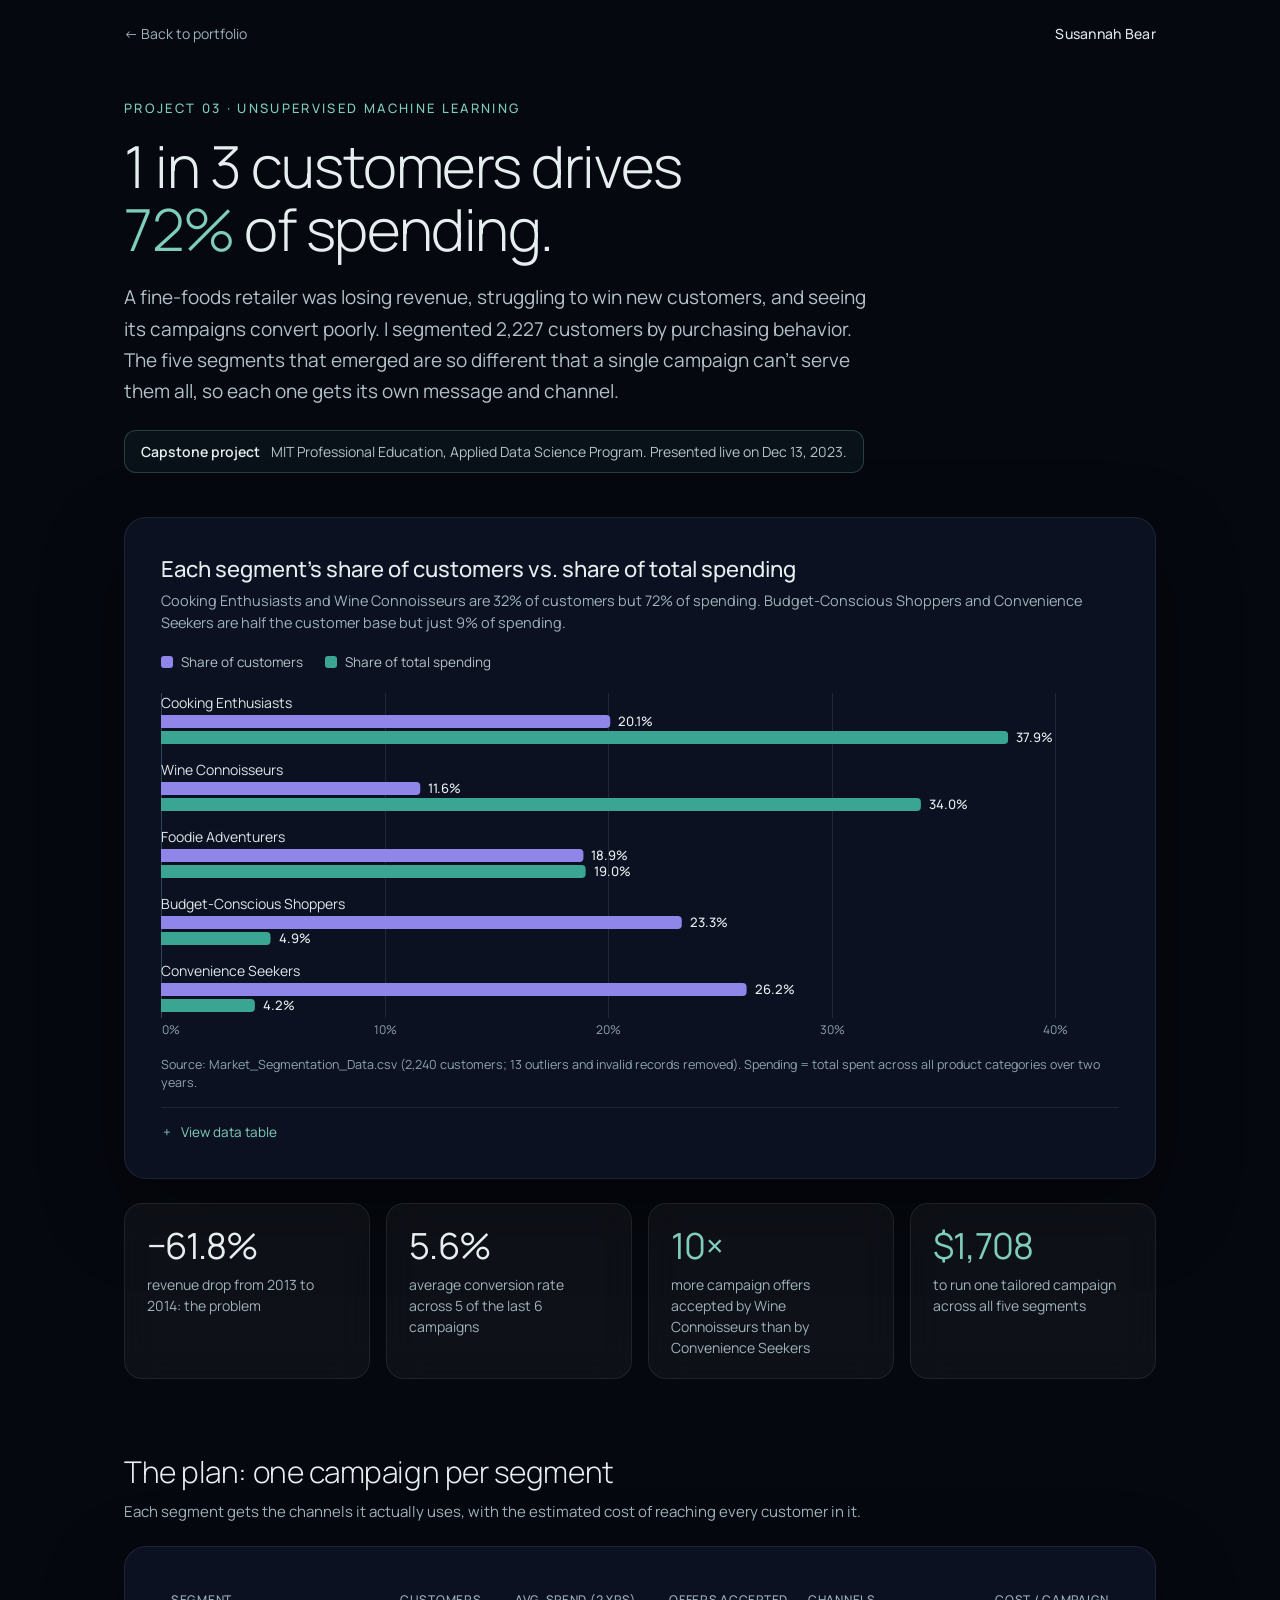
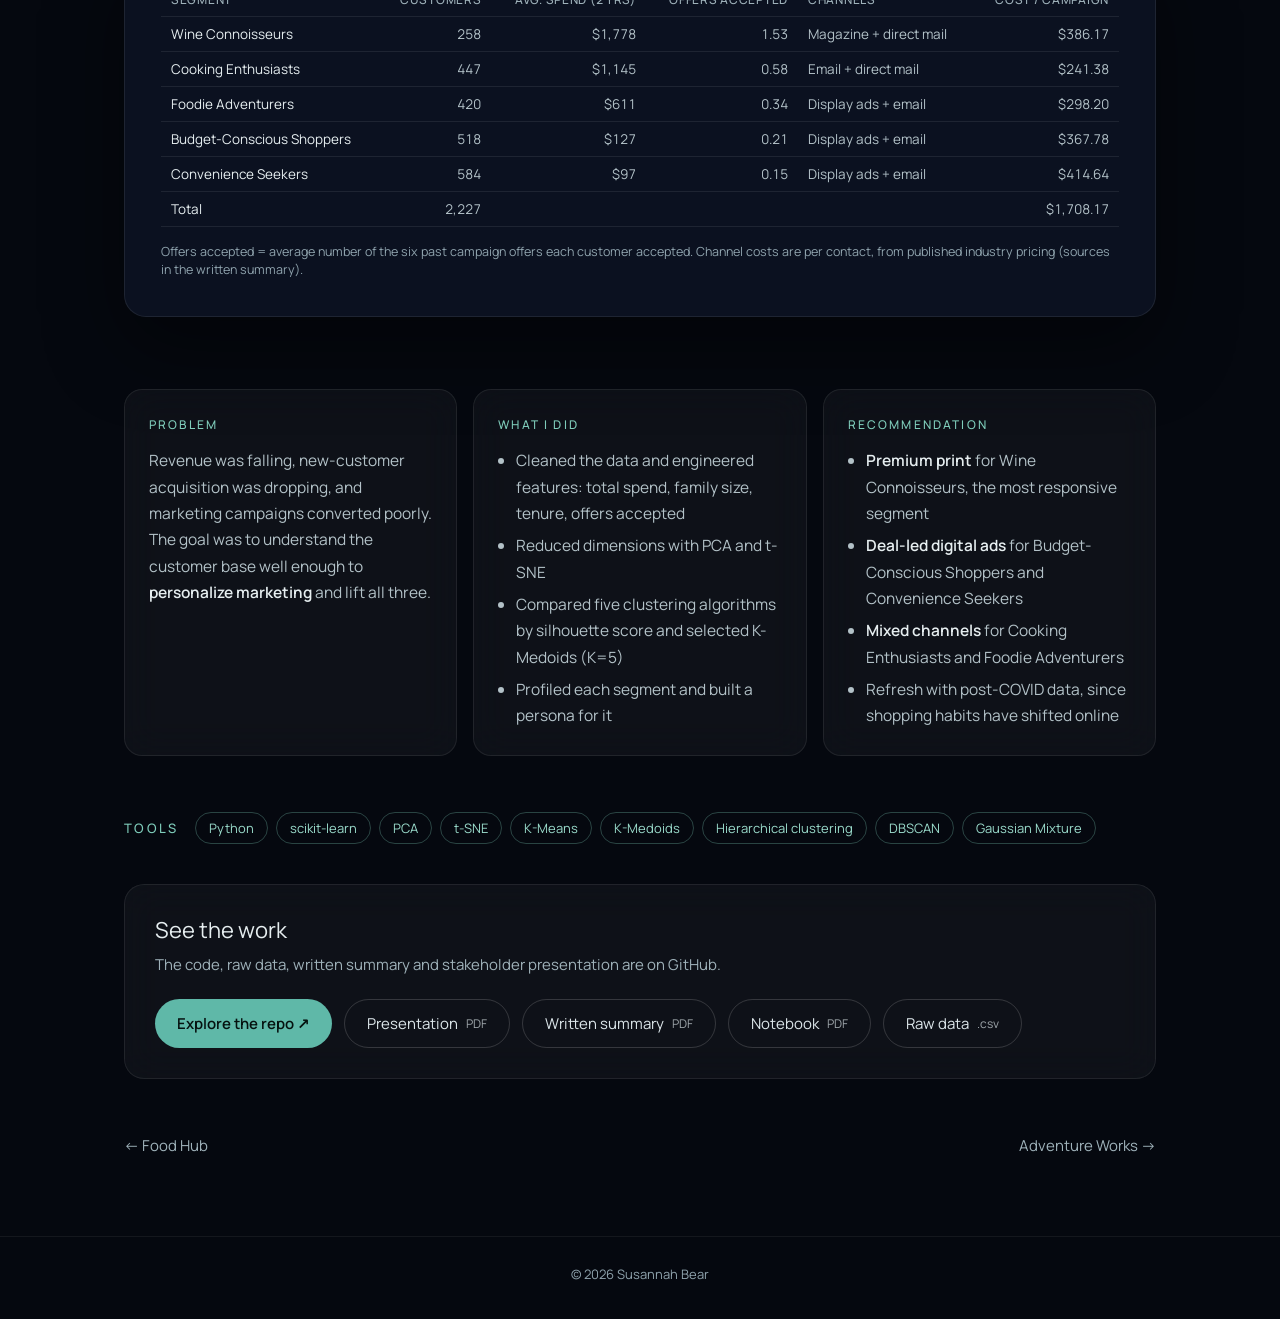
==== projects/market-segmentation.html @ 5550f98c "Add one-page summaries for the three selected projects Each card now opens a landing page with a hea" ====
<!DOCTYPE html>
<html lang="en">
<head>
<meta charset="utf-8">
<meta name="viewport" content="width=device-width, initial-scale=1">
<title>Market Segmentation · Susannah Bear</title>
<meta name="description" content="Customer segmentation for a fine-foods retailer: 1 in 3 customers drives 72% of spending, so each of five segments gets its own campaign.">
<meta name="theme-color" content="#05080F">
<link rel="preconnect" href="https://fonts.googleapis.com">
<link rel="preconnect" href="https://fonts.gstatic.com" crossorigin>
<link href="https://fonts.googleapis.com/css2?family=Manrope:wght@300;400;500;600&display=swap" rel="stylesheet">
<link rel="stylesheet" href="project.css?v=1">
<script src="chart.js?v=1" defer></script>
</head>
<body>
<header class="topbar">
  <a href="../index.html#projects">← Back to portfolio</a>
  <a class="name" href="../index.html">Susannah Bear</a>
</header>

<main class="wrap">
  <p class="label eyebrow">Project 03 · Unsupervised machine learning</p>
  <h1>1 in 3 customers drives <em>72%</em> of spending.</h1>
  <p class="lede">A fine-foods retailer was losing revenue, struggling to win new customers, and seeing its campaigns convert poorly. I segmented 2,227 customers by purchasing behavior. The five segments that emerged are so different that a single campaign can't serve them all, so each one gets its own message and channel.</p>
  <p class="course-note"><strong>Capstone project</strong> MIT Professional Education, Applied Data Science Program. Presented live on Dec 13, 2023.</p>

  <figure class="hero-fig">
    <h2 class="fig-title">Each segment's share of customers vs. share of total spending</h2>
    <p class="fig-sub">Cooking Enthusiasts and Wine Connoisseurs are 32% of customers but 72% of spending. Budget-Conscious Shoppers and Convenience Seekers are half the customer base but just 9% of spending.</p>
    <ul class="key">
      <li><i style="background:var(--series-2)"></i>Share of customers</li>
      <li><i style="background:var(--series-1)"></i>Share of total spending</li>
    </ul>
    <div class="chart" id="chart"></div>
    <p class="source">Source: Market_Segmentation_Data.csv (2,240 customers; 13 outliers and invalid records removed). Spending = total spent across all product categories over two years.</p>
    <details class="data">
      <summary>View data table</summary>
      <div class="table-scroll">
        <table>
          <thead><tr><th>Segment</th><th class="num">Customers</th><th class="num">Share of customers</th><th class="num">Share of spending</th></tr></thead>
          <tbody>
            <tr><td>Cooking Enthusiasts</td><td class="num">447</td><td class="num">20.1%</td><td class="num">37.9%</td></tr>
            <tr><td>Wine Connoisseurs</td><td class="num">258</td><td class="num">11.6%</td><td class="num">34.0%</td></tr>
            <tr><td>Foodie Adventurers</td><td class="num">420</td><td class="num">18.9%</td><td class="num">19.0%</td></tr>
            <tr><td>Budget-Conscious Shoppers</td><td class="num">518</td><td class="num">23.3%</td><td class="num">4.9%</td></tr>
            <tr><td>Convenience Seekers</td><td class="num">584</td><td class="num">26.2%</td><td class="num">4.2%</td></tr>
          </tbody>
        </table>
      </div>
    </details>
  </figure>

  <section class="stats" aria-label="Key numbers">
    <div class="stat glass"><div class="stat-value">−61.8%</div><div class="stat-label">revenue drop from 2013 to 2014: the problem</div></div>
    <div class="stat glass"><div class="stat-value">5.6%</div><div class="stat-label">average conversion rate across 5 of the last 6 campaigns</div></div>
    <div class="stat glass"><div class="stat-value accent">10×</div><div class="stat-label">more campaign offers accepted by Wine Connoisseurs than by Convenience Seekers</div></div>
    <div class="stat glass"><div class="stat-value accent">$1,708</div><div class="stat-label">to run one tailored campaign across all five segments</div></div>
  </section>

  <h2 class="section-h">The plan: one campaign per segment</h2>
  <p class="section-sub">Each segment gets the channels it actually uses, with the estimated cost of reaching every customer in it.</p>
  <div class="hero-fig" style="margin-top:22px">
    <div class="table-scroll" style="margin-top:0">
      <table>
        <thead><tr><th>Segment</th><th class="num">Customers</th><th class="num">Avg. spend (2 yrs)</th><th class="num">Offers accepted</th><th>Channels</th><th class="num">Cost / campaign</th></tr></thead>
        <tbody>
          <tr><td>Wine Connoisseurs</td><td class="num">258</td><td class="num">$1,778</td><td class="num">1.53</td><td>Magazine + direct mail</td><td class="num">$386.17</td></tr>
          <tr><td>Cooking Enthusiasts</td><td class="num">447</td><td class="num">$1,145</td><td class="num">0.58</td><td>Email + direct mail</td><td class="num">$241.38</td></tr>
          <tr><td>Foodie Adventurers</td><td class="num">420</td><td class="num">$611</td><td class="num">0.34</td><td>Display ads + email</td><td class="num">$298.20</td></tr>
          <tr><td>Budget-Conscious Shoppers</td><td class="num">518</td><td class="num">$127</td><td class="num">0.21</td><td>Display ads + email</td><td class="num">$367.78</td></tr>
          <tr><td>Convenience Seekers</td><td class="num">584</td><td class="num">$97</td><td class="num">0.15</td><td>Display ads + email</td><td class="num">$414.64</td></tr>
          <tr><td>Total</td><td class="num">2,227</td><td class="num"></td><td class="num"></td><td></td><td class="num">$1,708.17</td></tr>
        </tbody>
      </table>
    </div>
    <p class="source">Offers accepted = average number of the six past campaign offers each customer accepted. Channel costs are per contact, from published industry pricing (sources in the written summary).</p>
  </div>

  <section class="story">
    <div class="story-card glass">
      <h2>Problem</h2>
      <p>Revenue was falling, new-customer acquisition was dropping, and marketing campaigns converted poorly. The goal was to understand the customer base well enough to <strong>personalize marketing</strong> and lift all three.</p>
    </div>
    <div class="story-card glass">
      <h2>What I did</h2>
      <ul>
        <li>Cleaned the data and engineered features: total spend, family size, tenure, offers accepted</li>
        <li>Reduced dimensions with PCA and t-SNE</li>
        <li>Compared five clustering algorithms by silhouette score and selected K-Medoids (K=5)</li>
        <li>Profiled each segment and built a persona for it</li>
      </ul>
    </div>
    <div class="story-card glass">
      <h2>Recommendation</h2>
      <ul>
        <li><strong>Premium print</strong> for Wine Connoisseurs, the most responsive segment</li>
        <li><strong>Deal-led digital ads</strong> for Budget-Conscious Shoppers and Convenience Seekers</li>
        <li><strong>Mixed channels</strong> for Cooking Enthusiasts and Foodie Adventurers</li>
        <li>Refresh with post-COVID data, since shopping habits have shifted online</li>
      </ul>
    </div>
  </section>

  <div class="tools">
    <span class="label">Tools</span>
    <span class="chip">Python</span><span class="chip">scikit-learn</span><span class="chip">PCA</span><span class="chip">t-SNE</span><span class="chip">K-Means</span><span class="chip">K-Medoids</span><span class="chip">Hierarchical clustering</span><span class="chip">DBSCAN</span><span class="chip">Gaussian Mixture</span>
  </div>

  <section class="links glass">
    <h2>See the work</h2>
    <p>The code, raw data, written summary and stakeholder presentation are on GitHub.</p>
    <div class="btns">
      <a class="btn btn-primary" href="https://github.com/Garlid/Unsupervised-Machine-Learning/tree/main/Market_Segmentation_With_K-Medoids" target="_blank" rel="noopener">Explore the repo ↗</a>
      <a class="btn btn-ghost" href="https://github.com/Garlid/Unsupervised-Machine-Learning/blob/main/Market_Segmentation_With_K-Medoids/Market_Segmentation_Presentation.pdf" target="_blank" rel="noopener">Presentation <small>PDF</small></a>
      <a class="btn btn-ghost" href="https://github.com/Garlid/Unsupervised-Machine-Learning/blob/main/Market_Segmentation_With_K-Medoids/Market_Segmentation_Summary.pdf" target="_blank" rel="noopener">Written summary <small>PDF</small></a>
      <a class="btn btn-ghost" href="https://github.com/Garlid/Unsupervised-Machine-Learning/blob/main/Market_Segmentation_With_K-Medoids/Market_Segmentation_Notebook_PDF.pdf" target="_blank" rel="noopener">Notebook <small>PDF</small></a>
      <a class="btn btn-ghost" href="https://github.com/Garlid/Unsupervised-Machine-Learning/blob/main/Market_Segmentation_With_K-Medoids/Market_Segmentation_Data.csv" target="_blank" rel="noopener">Raw data <small>.csv</small></a>
    </div>
  </section>

  <nav class="next" aria-label="More projects">
    <a href="food-hub.html">← Food Hub</a>
    <a href="adventure-works.html">Adventure Works →</a>
  </nav>
</main>
<footer>© 2026 Susannah Bear</footer>

<script>
addEventListener('DOMContentLoaded', () => {
  const rows = [
    ['Cooking Enthusiasts', 20.1, 37.9, 447, '$1,145'],
    ['Wine Connoisseurs', 11.6, 34.0, 258, '$1,778'],
    ['Foodie Adventurers', 18.9, 19.0, 420, '$611'],
    ['Budget-Conscious Shoppers', 23.3, 4.9, 518, '$127'],
    ['Convenience Seekers', 26.2, 4.2, 584, '$97']
  ];
  barChart(document.getElementById('chart'), {
    ariaLabel: 'Share of customers versus share of spending for five customer segments.',
    series: [{ name: 'Share of customers', color: 'var(--series-2)' }, { name: 'Share of spending', color: 'var(--series-1)' }],
    max: 40, ticks: [0, 10, 20, 30, 40], fmt: (v) => v.toFixed(1) + '%', tickFmt: (v) => v + '%',
    rows: rows.map(([label, cust, spend, n, avg]) => ({
      label, values: [cust, spend],
      tip: [['Customers', n.toLocaleString() + ' (' + cust + '%)'], ['Share of spending', spend.toFixed(1) + '%'], ['Avg. spend, 2 yrs', avg]]
    }))
  });
});
</script>
</body>
</html>
---- projects/project.css ----
/* Shared styles for the project landing pages (projects/*.html).
   Tokens match the portfolio home page (../styles.css). */

/* ---- Tokens ---- */
:root {
  --bg: #05080F;
  --surface: #0C1322;
  --text: #DCE6EA;
  --text-strong: #E6EEF0;
  --text-body: #B3C2C8;
  --text-muted: #9FB2BA;
  --text-dim: #8FA3AD;
  --accent: #5FB8A8;
  --accent-hover: #74C7B6;
  --accent-text: #7FCDBB;
  --accent-light: #B5E8DA;
  --chip: #9ADBCB;
  --on-accent: #05110F;
  --glass: rgba(255, 255, 255, .04);
  --glass-border: rgba(255, 255, 255, .08);
  --divider: rgba(255, 255, 255, .08);

  /* Chart roles (validated against --surface: CVD-safe, >= 3:1) */
  --series-1: #3AA593;          /* teal: the story / focus */
  --series-2: #9085E9;          /* violet: comparison series */
  --series-context: #3B4A5E;    /* de-emphasized bars */
  --grid: #1E2839;
  --baseline: #34425A;
}

/* ---- Base ---- */
html, body { margin: 0; background: var(--bg); }
body {
  font-family: 'Manrope', system-ui, sans-serif; color: var(--text);
  min-height: 100vh; position: relative; overflow-x: hidden;
}
body::before {
  content: ''; position: fixed; inset: 0; z-index: -2;
  background: url('../assets/bg.jpg') center bottom / cover no-repeat;
}
body::after {
  content: ''; position: fixed; inset: 0; z-index: -1;
  background: linear-gradient(180deg, rgba(5,8,15,.88) 0%, rgba(5,8,15,.82) 60%, rgba(5,8,15,.9) 100%);
}
a { color: var(--accent-text); text-decoration: none; }
a:hover { color: var(--accent-light); }
a:focus-visible, button:focus-visible, summary:focus-visible { outline: 2px solid var(--accent-text); outline-offset: 3px; border-radius: 6px; }
::selection { background: rgba(95, 184, 168, .35); }

.glass {
  background: var(--glass); backdrop-filter: blur(18px); -webkit-backdrop-filter: blur(18px);
  border: 1px solid var(--glass-border);
}
.label { font-size: 13px; letter-spacing: .18em; text-transform: uppercase; color: var(--accent-text); font-weight: 500; }

/* ---- Top bar ---- */
.topbar {
  max-width: 1080px; margin: 0 auto; padding: 24px 24px 0; box-sizing: border-box;
  display: flex; justify-content: space-between; align-items: center; gap: 16px; flex-wrap: wrap;
}
.topbar a { font-size: 14px; color: var(--text-muted); }
.topbar a:hover { color: var(--text); }
.topbar .name { color: var(--text); font-weight: 500; letter-spacing: .02em; }

/* ---- Layout ---- */
.wrap { max-width: 1080px; margin: 0 auto; padding: 56px 24px 40px; box-sizing: border-box; }
.eyebrow { margin: 0; }
h1 {
  margin: 18px 0 0; max-width: 22ch; font-size: clamp(32px, 5vw, 58px); line-height: 1.08;
  font-weight: 300; letter-spacing: -.025em; color: var(--text-strong); text-wrap: balance;
}
h1 em { font-style: normal; color: var(--accent-text); }
.lede { margin: 22px 0 0; max-width: 62ch; font-size: clamp(17px, 1.6vw, 19px); line-height: 1.65; color: var(--text-body); }
.course-note {
  margin: 22px 0 0; display: block; width: fit-content; max-width: 100%; box-sizing: border-box;
  padding: 10px 16px; border-radius: 12px; font-size: 14px; line-height: 1.5; color: var(--text-body);
  border: 1px solid rgba(127,205,187,.25); background: rgba(95,184,168,.06);
}
.course-note strong { color: var(--text-strong); font-weight: 600; margin-right: 8px; }

/* ---- Hero figure ---- */
.hero-fig {
  margin: 44px 0 0; padding: clamp(20px, 3.5vw, 36px); border-radius: 22px;
  background: rgba(12,19,34,.92); border: 1px solid var(--glass-border);
  box-shadow: 0 30px 80px rgba(0,0,0,.45);
}
.fig-title { margin: 0; font-size: clamp(18px, 2vw, 22px); font-weight: 500; color: var(--text-strong); }
.fig-sub { margin: 6px 0 0; font-size: 14.5px; line-height: 1.55; color: var(--text-muted); }
.key { margin: 18px 0 0; padding: 0; list-style: none; display: flex; gap: 8px 22px; flex-wrap: wrap; font-size: 13.5px; color: var(--text-body); }
.key li { display: flex; align-items: center; gap: 8px; }
.key i { width: 12px; height: 12px; border-radius: 3px; display: inline-block; }
.chart { position: relative; margin-top: 18px; }
.chart svg { display: block; width: 100%; height: auto; overflow: visible; }
.chart text { font-family: 'Manrope', system-ui, sans-serif; }
.chart .row-hit { fill: transparent; }
.chart .row:hover .row-hit, .chart .row:focus .row-hit { fill: rgba(255,255,255,.035); }
.chart .row:focus { outline: none; }
.tip {
  position: absolute; z-index: 5; pointer-events: none; min-width: 160px; max-width: 260px;
  padding: 10px 12px; border-radius: 10px; font-size: 13px; line-height: 1.5; color: var(--text-body);
  background: #141E31; border: 1px solid rgba(255,255,255,.12); box-shadow: 0 10px 30px rgba(0,0,0,.5);
  opacity: 0; transform: translateY(4px); transition: opacity .12s, transform .12s;
}
.tip.on { opacity: 1; transform: none; }
.tip b { display: block; margin-bottom: 4px; color: var(--text-strong); font-weight: 600; }
.tip .tip-row { display: flex; justify-content: space-between; gap: 14px; }
.tip .tip-row span:last-child { color: var(--text-strong); font-variant-numeric: tabular-nums; }
.source { margin: 16px 0 0; font-size: 12.5px; color: var(--text-dim); line-height: 1.5; }

.shot { margin: 0; border-radius: 14px; overflow: hidden; border: 1px solid rgba(255,255,255,.1); background: #000; }
.shot img { display: block; width: 100%; height: auto; }

/* Data table toggle */
details.data { margin-top: 14px; border-top: 1px solid var(--divider); padding-top: 12px; }
details.data summary { cursor: pointer; font-size: 13.5px; color: var(--accent-text); list-style: none; display: inline-flex; gap: 8px; align-items: center; }
details.data summary::-webkit-details-marker { display: none; }
details.data summary::before { content: '+'; display: inline-block; width: 12px; text-align: center; }
details.data[open] summary::before { content: '–'; }
.table-scroll { overflow-x: auto; margin-top: 12px; }
table { width: 100%; border-collapse: collapse; font-size: 13.5px; }
th, td { padding: 8px 10px; text-align: left; border-bottom: 1px solid var(--divider); white-space: nowrap; }
th { font-weight: 500; color: var(--text-muted); font-size: 12px; letter-spacing: .06em; text-transform: uppercase; }
td { color: var(--text-body); }
td.num, th.num { text-align: right; font-variant-numeric: tabular-nums; }
td:first-child { color: var(--text-strong); }

/* ---- Stat tiles ---- */
.stats { margin-top: 24px; display: grid; grid-template-columns: repeat(auto-fit, minmax(min(100%, 210px), 1fr)); gap: 16px; }
.stat { padding: 22px 22px 20px; border-radius: 18px; }
.stat-value { font-size: clamp(28px, 3.2vw, 36px); font-weight: 400; letter-spacing: -.02em; color: var(--text-strong); line-height: 1.1; }
.stat-value.accent { color: var(--accent-text); }
.stat-label { margin-top: 8px; font-size: 14px; line-height: 1.5; color: var(--text-muted); }

/* ---- Problem / approach / result ---- */
.story { margin-top: 72px; display: grid; grid-template-columns: repeat(auto-fit, minmax(min(100%, 280px), 1fr)); gap: 16px; }
.story-card { padding: 26px 24px; border-radius: 18px; }
.story-card h2 { margin: 0; font-size: 12px; letter-spacing: .18em; text-transform: uppercase; color: var(--accent-text); font-weight: 500; }
.story-card p, .story-card li { font-size: 15.5px; line-height: 1.7; color: var(--text-body); }
.story-card p { margin: 14px 0 0; }
.story-card ul { margin: 14px 0 0; padding-left: 18px; }
.story-card li + li { margin-top: 6px; }
.story-card strong { color: var(--text-strong); font-weight: 600; }

/* ---- Secondary gallery ---- */
.section-h { margin: 72px 0 0; font-size: clamp(22px, 2.6vw, 30px); font-weight: 300; letter-spacing: -.015em; color: var(--text-strong); }
.section-sub { margin: 8px 0 0; font-size: 15px; color: var(--text-muted); line-height: 1.6; }
.gallery { margin-top: 22px; display: grid; grid-template-columns: repeat(auto-fit, minmax(min(100%, 300px), 1fr)); gap: 16px; }
.gallery figure { margin: 0; }
.gallery figcaption { margin-top: 10px; font-size: 13.5px; color: var(--text-muted); }

/* ---- Tools & links ---- */
.tools { margin-top: 56px; display: flex; flex-wrap: wrap; gap: 8px; align-items: center; }
.tools .label { margin-right: 8px; }
.chip { font-size: 13px; padding: 6px 13px; border-radius: 999px; border: 1px solid rgba(127,205,187,.3); color: var(--chip); }

.links { margin-top: 40px; padding: 30px; border-radius: 20px; }
.links h2 { margin: 0; font-size: 22px; font-weight: 400; color: var(--text-strong); }
.links p { margin: 8px 0 0; font-size: 15px; color: var(--text-muted); line-height: 1.6; }
.btns { margin-top: 22px; display: flex; flex-wrap: wrap; gap: 12px; }
.btn {
  display: inline-flex; align-items: center; gap: 8px; padding: 13px 22px; border-radius: 999px; font-size: 15px;
  transition: transform .3s ease, box-shadow .3s ease, background .3s, border-color .3s;
}
.btn-primary { background: var(--accent); color: var(--on-accent); font-weight: 600; }
.btn-primary:hover { transform: translateY(-2px); box-shadow: 0 10px 30px rgba(110,200,160,.3); background: var(--accent-hover); color: var(--on-accent); }
.btn-ghost { border: 1px solid rgba(255,255,255,.16); color: var(--text); }
.btn-ghost:hover { transform: translateY(-2px); border-color: rgba(127,205,187,.5); color: var(--text); }
.btn small { font-size: 12px; color: inherit; opacity: .7; }

.next { margin-top: 56px; display: flex; justify-content: space-between; gap: 16px; flex-wrap: wrap; font-size: 15px; }
.next a { color: var(--text-muted); }
.next a:hover { color: var(--text); }

footer { margin-top: 40px; padding: 28px 24px 36px; text-align: center; font-size: 13px; color: var(--text-dim); border-top: 1px solid rgba(255,255,255,.06); }

@media (prefers-reduced-motion: reduce) {
  .btn, .tip { transition: none; }
}
@media (max-width: 600px) {
  .wrap { padding-top: 36px; }
  .btns .btn { flex: 1 1 100%; justify-content: center; }
}
@media (forced-colors: active) {
  .chart rect.bar, .chart path.bar { forced-color-adjust: none; }
}
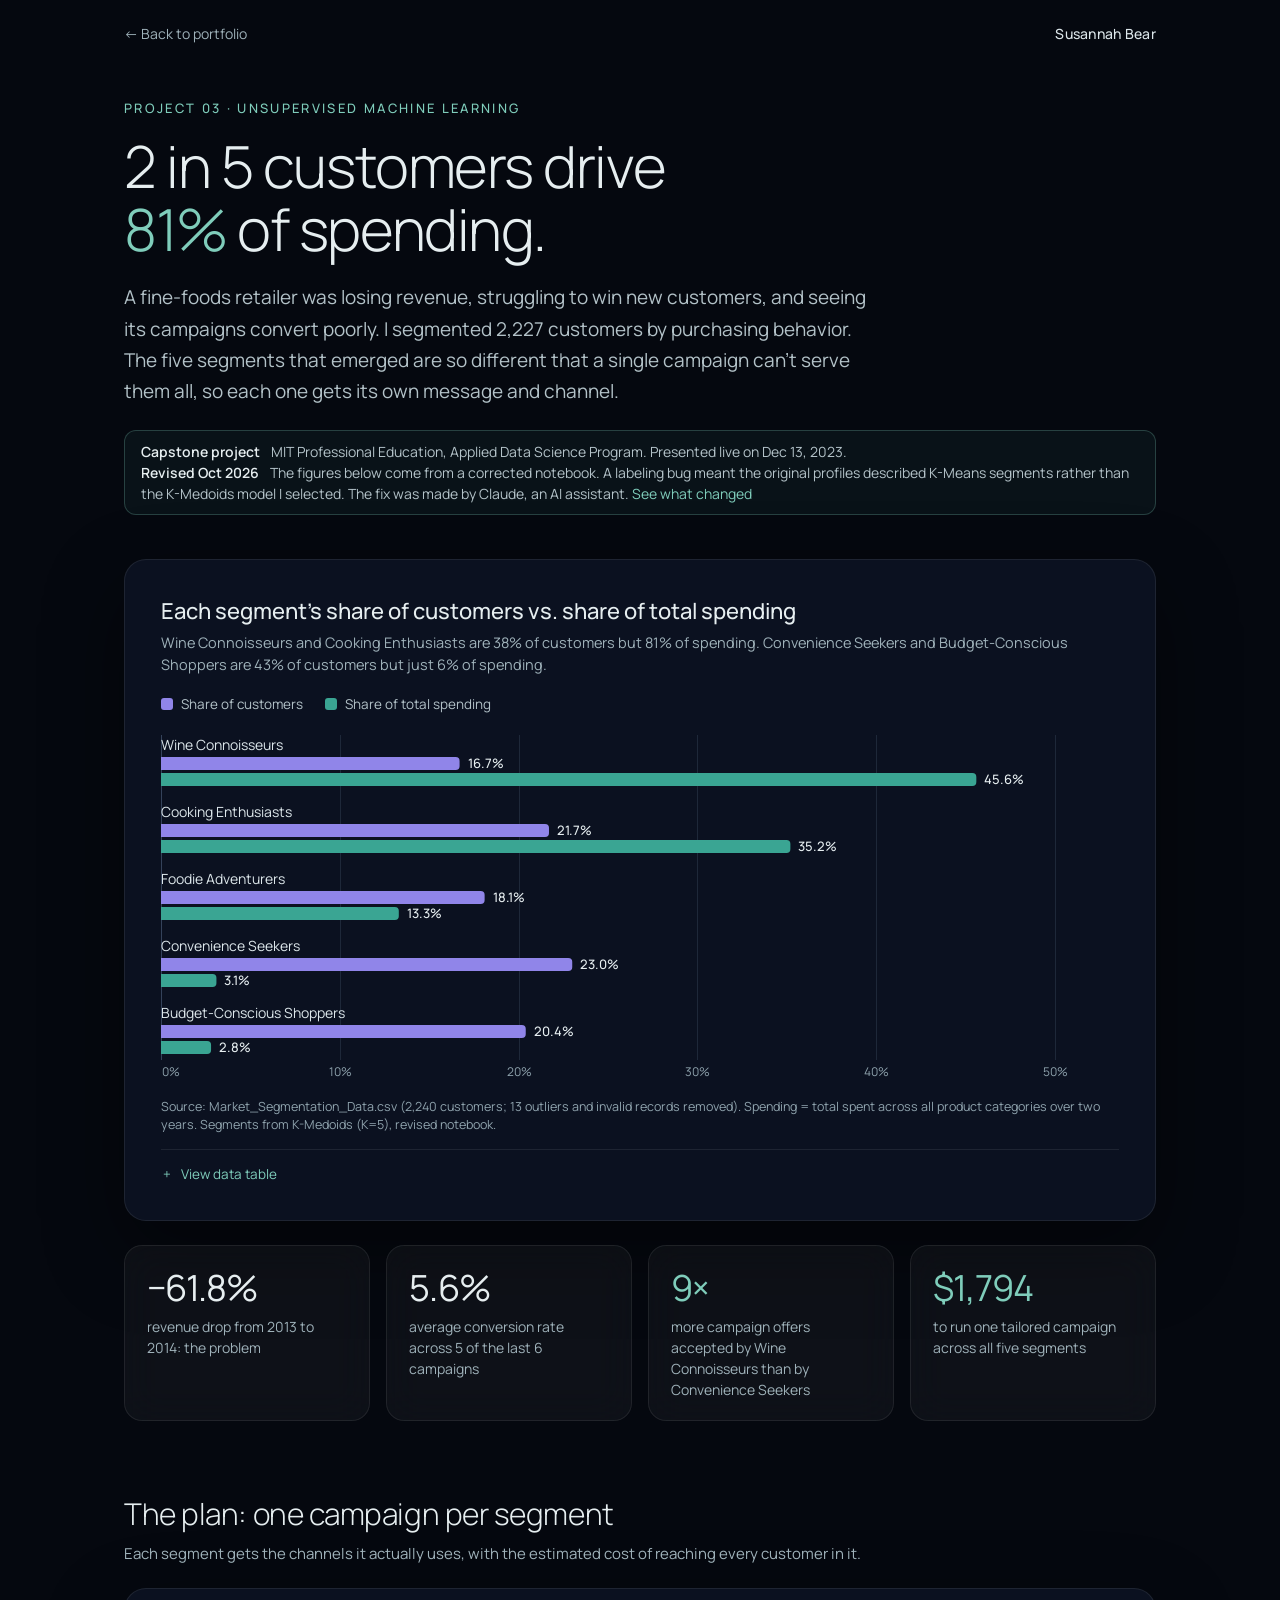
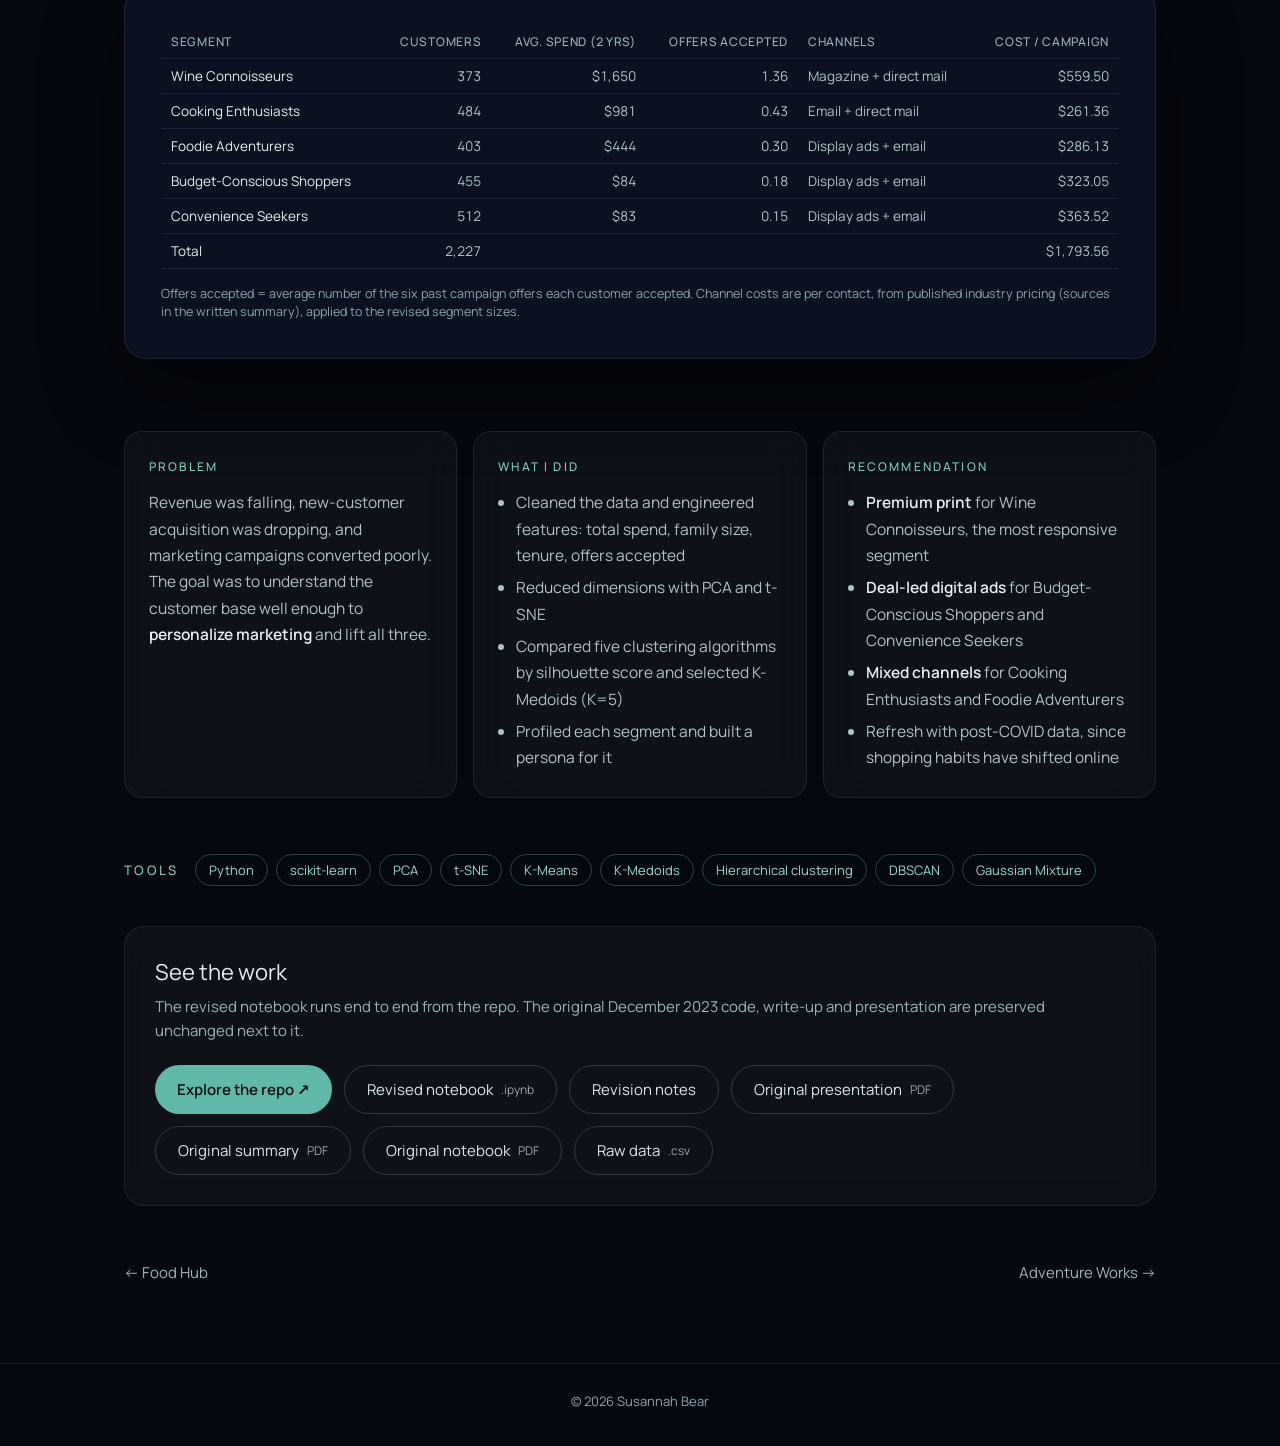
==== commit 331cd7e2: "Update Market Segmentation page with corrected K-Medoids figures Segment shares, stats and the campa" ====
--- a/projects/market-segmentation.html
+++ b/projects/market-segmentation.html
@@ -4,7 +4,7 @@
 <meta charset="utf-8">
 <meta name="viewport" content="width=device-width, initial-scale=1">
 <title>Market Segmentation · Susannah Bear</title>
-<meta name="description" content="Customer segmentation for a fine-foods retailer: 1 in 3 customers drives 72% of spending, so each of five segments gets its own campaign.">
+<meta name="description" content="Customer segmentation for a fine-foods retailer: 2 in 5 customers drive 81% of spending, so each of five segments gets its own campaign.">
 <meta name="theme-color" content="#05080F">
 <link rel="preconnect" href="https://fonts.googleapis.com">
 <link rel="preconnect" href="https://fonts.gstatic.com" crossorigin>
@@ -20,30 +20,30 @@
 
 <main class="wrap">
   <p class="label eyebrow">Project 03 · Unsupervised machine learning</p>
-  <h1>1 in 3 customers drives <em>72%</em> of spending.</h1>
+  <h1>2 in 5 customers drive <em>81%</em> of spending.</h1>
   <p class="lede">A fine-foods retailer was losing revenue, struggling to win new customers, and seeing its campaigns convert poorly. I segmented 2,227 customers by purchasing behavior. The five segments that emerged are so different that a single campaign can't serve them all, so each one gets its own message and channel.</p>
-  <p class="course-note"><strong>Capstone project</strong> MIT Professional Education, Applied Data Science Program. Presented live on Dec 13, 2023.</p>
+  <p class="course-note"><strong>Capstone project</strong> MIT Professional Education, Applied Data Science Program. Presented live on Dec 13, 2023.<br><strong>Revised Oct 2026</strong> The figures below come from a corrected notebook. A labeling bug meant the original profiles described K-Means segments rather than the K-Medoids model I selected. The fix was made by Claude, an AI assistant. <a href="https://github.com/Garlid/Unsupervised-Machine-Learning/blob/main/Market_Segmentation_With_K-Medoids/Revised_Analysis_2026/REVISION_NOTES.md" target="_blank" rel="noopener">See what changed</a></p>
 
   <figure class="hero-fig">
     <h2 class="fig-title">Each segment's share of customers vs. share of total spending</h2>
-    <p class="fig-sub">Cooking Enthusiasts and Wine Connoisseurs are 32% of customers but 72% of spending. Budget-Conscious Shoppers and Convenience Seekers are half the customer base but just 9% of spending.</p>
+    <p class="fig-sub">Wine Connoisseurs and Cooking Enthusiasts are 38% of customers but 81% of spending. Convenience Seekers and Budget-Conscious Shoppers are 43% of customers but just 6% of spending.</p>
     <ul class="key">
       <li><i style="background:var(--series-2)"></i>Share of customers</li>
       <li><i style="background:var(--series-1)"></i>Share of total spending</li>
     </ul>
     <div class="chart" id="chart"></div>
-    <p class="source">Source: Market_Segmentation_Data.csv (2,240 customers; 13 outliers and invalid records removed). Spending = total spent across all product categories over two years.</p>
+    <p class="source">Source: Market_Segmentation_Data.csv (2,240 customers; 13 outliers and invalid records removed). Spending = total spent across all product categories over two years. Segments from K-Medoids (K=5), revised notebook.</p>
     <details class="data">
       <summary>View data table</summary>
       <div class="table-scroll">
         <table>
           <thead><tr><th>Segment</th><th class="num">Customers</th><th class="num">Share of customers</th><th class="num">Share of spending</th></tr></thead>
           <tbody>
-            <tr><td>Cooking Enthusiasts</td><td class="num">447</td><td class="num">20.1%</td><td class="num">37.9%</td></tr>
-            <tr><td>Wine Connoisseurs</td><td class="num">258</td><td class="num">11.6%</td><td class="num">34.0%</td></tr>
-            <tr><td>Foodie Adventurers</td><td class="num">420</td><td class="num">18.9%</td><td class="num">19.0%</td></tr>
-            <tr><td>Budget-Conscious Shoppers</td><td class="num">518</td><td class="num">23.3%</td><td class="num">4.9%</td></tr>
-            <tr><td>Convenience Seekers</td><td class="num">584</td><td class="num">26.2%</td><td class="num">4.2%</td></tr>
+            <tr><td>Wine Connoisseurs</td><td class="num">373</td><td class="num">16.7%</td><td class="num">45.6%</td></tr>
+            <tr><td>Cooking Enthusiasts</td><td class="num">484</td><td class="num">21.7%</td><td class="num">35.2%</td></tr>
+            <tr><td>Foodie Adventurers</td><td class="num">403</td><td class="num">18.1%</td><td class="num">13.3%</td></tr>
+            <tr><td>Convenience Seekers</td><td class="num">512</td><td class="num">23.0%</td><td class="num">3.1%</td></tr>
+            <tr><td>Budget-Conscious Shoppers</td><td class="num">455</td><td class="num">20.4%</td><td class="num">2.8%</td></tr>
           </tbody>
         </table>
       </div>
@@ -53,8 +53,8 @@
   <section class="stats" aria-label="Key numbers">
     <div class="stat glass"><div class="stat-value">−61.8%</div><div class="stat-label">revenue drop from 2013 to 2014: the problem</div></div>
     <div class="stat glass"><div class="stat-value">5.6%</div><div class="stat-label">average conversion rate across 5 of the last 6 campaigns</div></div>
-    <div class="stat glass"><div class="stat-value accent">10×</div><div class="stat-label">more campaign offers accepted by Wine Connoisseurs than by Convenience Seekers</div></div>
-    <div class="stat glass"><div class="stat-value accent">$1,708</div><div class="stat-label">to run one tailored campaign across all five segments</div></div>
+    <div class="stat glass"><div class="stat-value accent">9×</div><div class="stat-label">more campaign offers accepted by Wine Connoisseurs than by Convenience Seekers</div></div>
+    <div class="stat glass"><div class="stat-value accent">$1,794</div><div class="stat-label">to run one tailored campaign across all five segments</div></div>
   </section>
 
   <h2 class="section-h">The plan: one campaign per segment</h2>
@@ -64,16 +64,16 @@
       <table>
         <thead><tr><th>Segment</th><th class="num">Customers</th><th class="num">Avg. spend (2 yrs)</th><th class="num">Offers accepted</th><th>Channels</th><th class="num">Cost / campaign</th></tr></thead>
         <tbody>
-          <tr><td>Wine Connoisseurs</td><td class="num">258</td><td class="num">$1,778</td><td class="num">1.53</td><td>Magazine + direct mail</td><td class="num">$386.17</td></tr>
-          <tr><td>Cooking Enthusiasts</td><td class="num">447</td><td class="num">$1,145</td><td class="num">0.58</td><td>Email + direct mail</td><td class="num">$241.38</td></tr>
-          <tr><td>Foodie Adventurers</td><td class="num">420</td><td class="num">$611</td><td class="num">0.34</td><td>Display ads + email</td><td class="num">$298.20</td></tr>
-          <tr><td>Budget-Conscious Shoppers</td><td class="num">518</td><td class="num">$127</td><td class="num">0.21</td><td>Display ads + email</td><td class="num">$367.78</td></tr>
-          <tr><td>Convenience Seekers</td><td class="num">584</td><td class="num">$97</td><td class="num">0.15</td><td>Display ads + email</td><td class="num">$414.64</td></tr>
-          <tr><td>Total</td><td class="num">2,227</td><td class="num"></td><td class="num"></td><td></td><td class="num">$1,708.17</td></tr>
+          <tr><td>Wine Connoisseurs</td><td class="num">373</td><td class="num">$1,650</td><td class="num">1.36</td><td>Magazine + direct mail</td><td class="num">$559.50</td></tr>
+          <tr><td>Cooking Enthusiasts</td><td class="num">484</td><td class="num">$981</td><td class="num">0.43</td><td>Email + direct mail</td><td class="num">$261.36</td></tr>
+          <tr><td>Foodie Adventurers</td><td class="num">403</td><td class="num">$444</td><td class="num">0.30</td><td>Display ads + email</td><td class="num">$286.13</td></tr>
+          <tr><td>Budget-Conscious Shoppers</td><td class="num">455</td><td class="num">$84</td><td class="num">0.18</td><td>Display ads + email</td><td class="num">$323.05</td></tr>
+          <tr><td>Convenience Seekers</td><td class="num">512</td><td class="num">$83</td><td class="num">0.15</td><td>Display ads + email</td><td class="num">$363.52</td></tr>
+          <tr><td>Total</td><td class="num">2,227</td><td class="num"></td><td class="num"></td><td></td><td class="num">$1,793.56</td></tr>
         </tbody>
       </table>
     </div>
-    <p class="source">Offers accepted = average number of the six past campaign offers each customer accepted. Channel costs are per contact, from published industry pricing (sources in the written summary).</p>
+    <p class="source">Offers accepted = average number of the six past campaign offers each customer accepted. Channel costs are per contact, from published industry pricing (sources in the written summary), applied to the revised segment sizes.</p>
   </div>
 
   <section class="story">
@@ -108,12 +108,14 @@
 
   <section class="links glass">
     <h2>See the work</h2>
-    <p>The code, raw data, written summary and stakeholder presentation are on GitHub.</p>
+    <p>The revised notebook runs end to end from the repo. The original December 2023 code, write-up and presentation are preserved unchanged next to it.</p>
     <div class="btns">
       <a class="btn btn-primary" href="https://github.com/Garlid/Unsupervised-Machine-Learning/tree/main/Market_Segmentation_With_K-Medoids" target="_blank" rel="noopener">Explore the repo ↗</a>
-      <a class="btn btn-ghost" href="https://github.com/Garlid/Unsupervised-Machine-Learning/blob/main/Market_Segmentation_With_K-Medoids/Market_Segmentation_Presentation.pdf" target="_blank" rel="noopener">Presentation <small>PDF</small></a>
-      <a class="btn btn-ghost" href="https://github.com/Garlid/Unsupervised-Machine-Learning/blob/main/Market_Segmentation_With_K-Medoids/Market_Segmentation_Summary.pdf" target="_blank" rel="noopener">Written summary <small>PDF</small></a>
-      <a class="btn btn-ghost" href="https://github.com/Garlid/Unsupervised-Machine-Learning/blob/main/Market_Segmentation_With_K-Medoids/Market_Segmentation_Notebook_PDF.pdf" target="_blank" rel="noopener">Notebook <small>PDF</small></a>
+      <a class="btn btn-ghost" href="https://github.com/Garlid/Unsupervised-Machine-Learning/blob/main/Market_Segmentation_With_K-Medoids/Revised_Analysis_2026/Market_Segmentation_Revised.ipynb" target="_blank" rel="noopener">Revised notebook <small>.ipynb</small></a>
+      <a class="btn btn-ghost" href="https://github.com/Garlid/Unsupervised-Machine-Learning/blob/main/Market_Segmentation_With_K-Medoids/Revised_Analysis_2026/REVISION_NOTES.md" target="_blank" rel="noopener">Revision notes</a>
+      <a class="btn btn-ghost" href="https://github.com/Garlid/Unsupervised-Machine-Learning/blob/main/Market_Segmentation_With_K-Medoids/Market_Segmentation_Presentation.pdf" target="_blank" rel="noopener">Original presentation <small>PDF</small></a>
+      <a class="btn btn-ghost" href="https://github.com/Garlid/Unsupervised-Machine-Learning/blob/main/Market_Segmentation_With_K-Medoids/Market_Segmentation_Summary.pdf" target="_blank" rel="noopener">Original summary <small>PDF</small></a>
+      <a class="btn btn-ghost" href="https://github.com/Garlid/Unsupervised-Machine-Learning/blob/main/Market_Segmentation_With_K-Medoids/Market_Segmentation_Notebook_PDF.pdf" target="_blank" rel="noopener">Original notebook <small>PDF</small></a>
       <a class="btn btn-ghost" href="https://github.com/Garlid/Unsupervised-Machine-Learning/blob/main/Market_Segmentation_With_K-Medoids/Market_Segmentation_Data.csv" target="_blank" rel="noopener">Raw data <small>.csv</small></a>
     </div>
   </section>
@@ -128,19 +130,19 @@
 <script>
 addEventListener('DOMContentLoaded', () => {
   const rows = [
-    ['Cooking Enthusiasts', 20.1, 37.9, 447, '$1,145'],
-    ['Wine Connoisseurs', 11.6, 34.0, 258, '$1,778'],
-    ['Foodie Adventurers', 18.9, 19.0, 420, '$611'],
-    ['Budget-Conscious Shoppers', 23.3, 4.9, 518, '$127'],
-    ['Convenience Seekers', 26.2, 4.2, 584, '$97']
+    ['Wine Connoisseurs', 16.7, 45.6, 373, '$1,650'],
+    ['Cooking Enthusiasts', 21.7, 35.2, 484, '$981'],
+    ['Foodie Adventurers', 18.1, 13.3, 403, '$444'],
+    ['Convenience Seekers', 23.0, 3.1, 512, '$83'],
+    ['Budget-Conscious Shoppers', 20.4, 2.8, 455, '$84']
   ];
   barChart(document.getElementById('chart'), {
     ariaLabel: 'Share of customers versus share of spending for five customer segments.',
     series: [{ name: 'Share of customers', color: 'var(--series-2)' }, { name: 'Share of spending', color: 'var(--series-1)' }],
-    max: 40, ticks: [0, 10, 20, 30, 40], fmt: (v) => v.toFixed(1) + '%', tickFmt: (v) => v + '%',
+    max: 50, ticks: [0, 10, 20, 30, 40, 50], fmt: (v) => v.toFixed(1) + '%', tickFmt: (v) => v + '%',
     rows: rows.map(([label, cust, spend, n, avg]) => ({
       label, values: [cust, spend],
-      tip: [['Customers', n.toLocaleString() + ' (' + cust + '%)'], ['Share of spending', spend.toFixed(1) + '%'], ['Avg. spend, 2 yrs', avg]]
+      tip: [['Customers', n.toLocaleString() + ' (' + cust.toFixed(1) + '%)'], ['Share of spending', spend.toFixed(1) + '%'], ['Avg. spend, 2 yrs', avg]]
     }))
   });
 });
